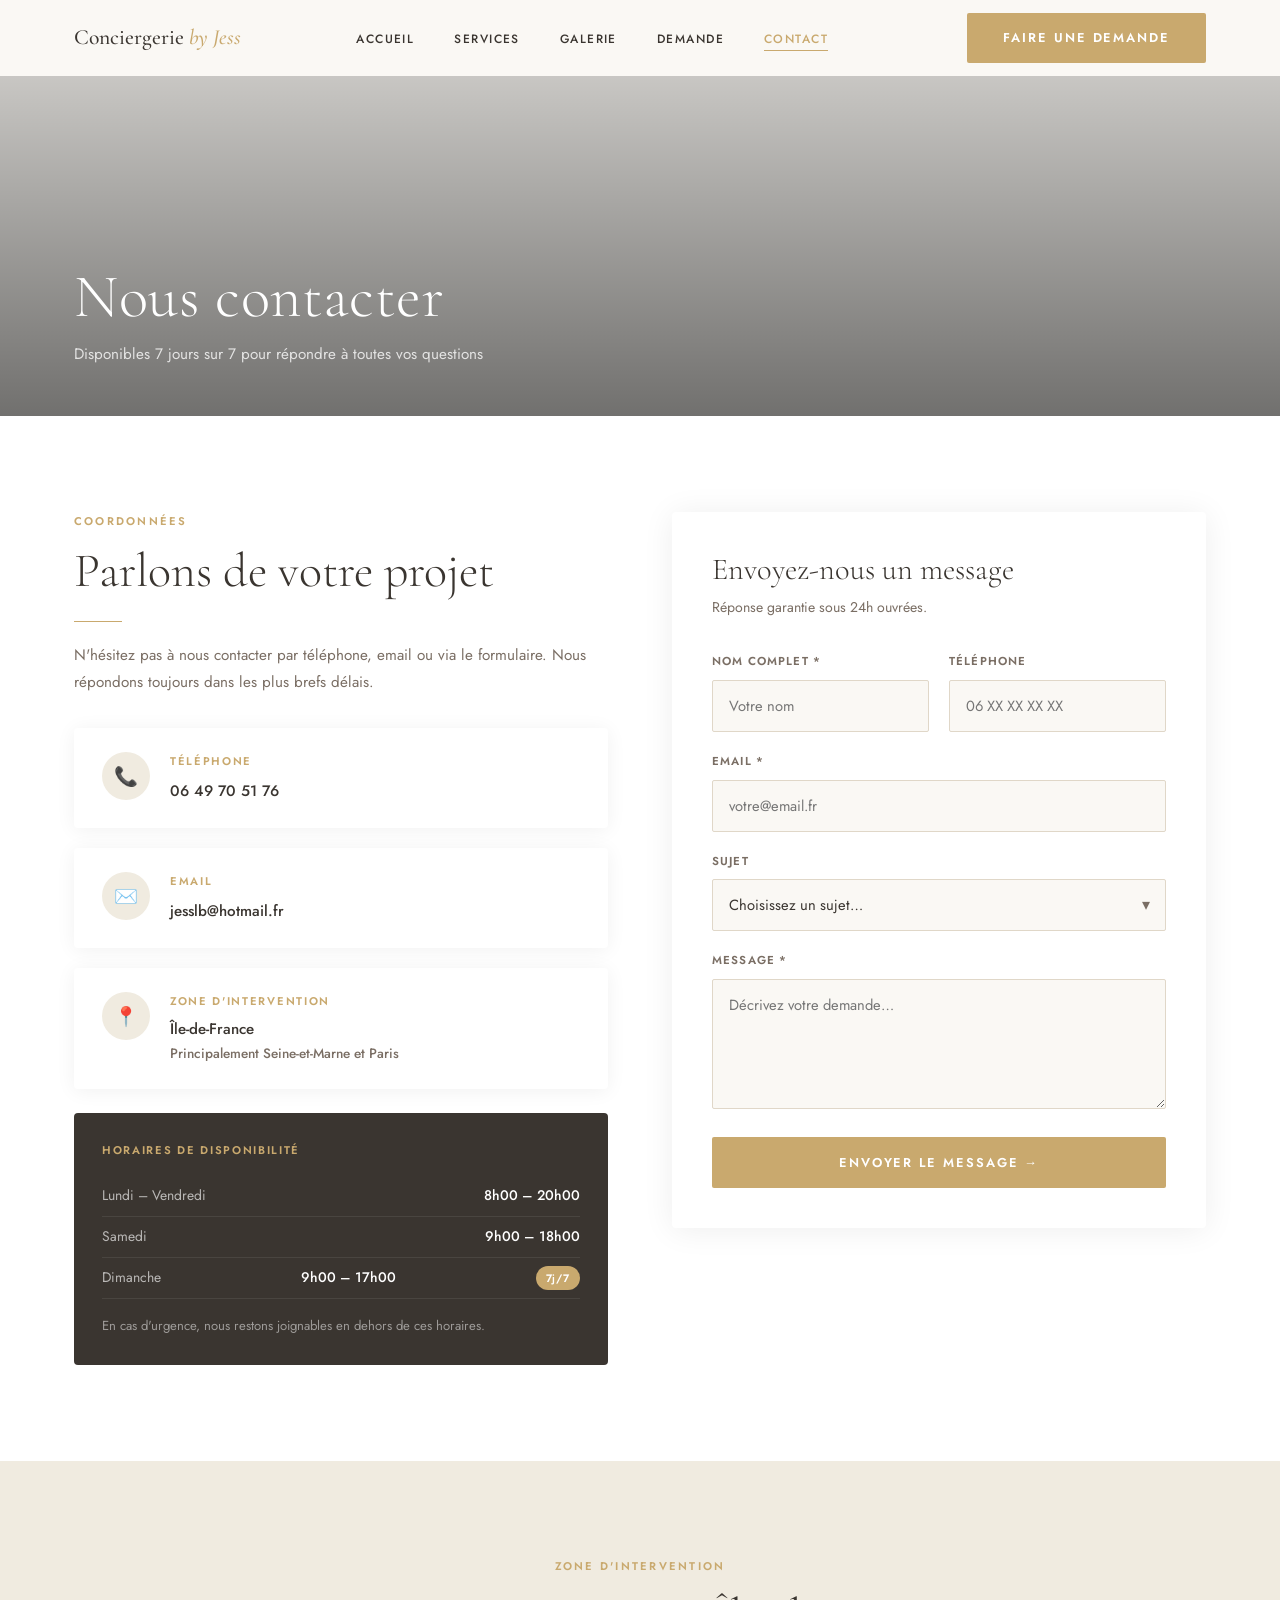
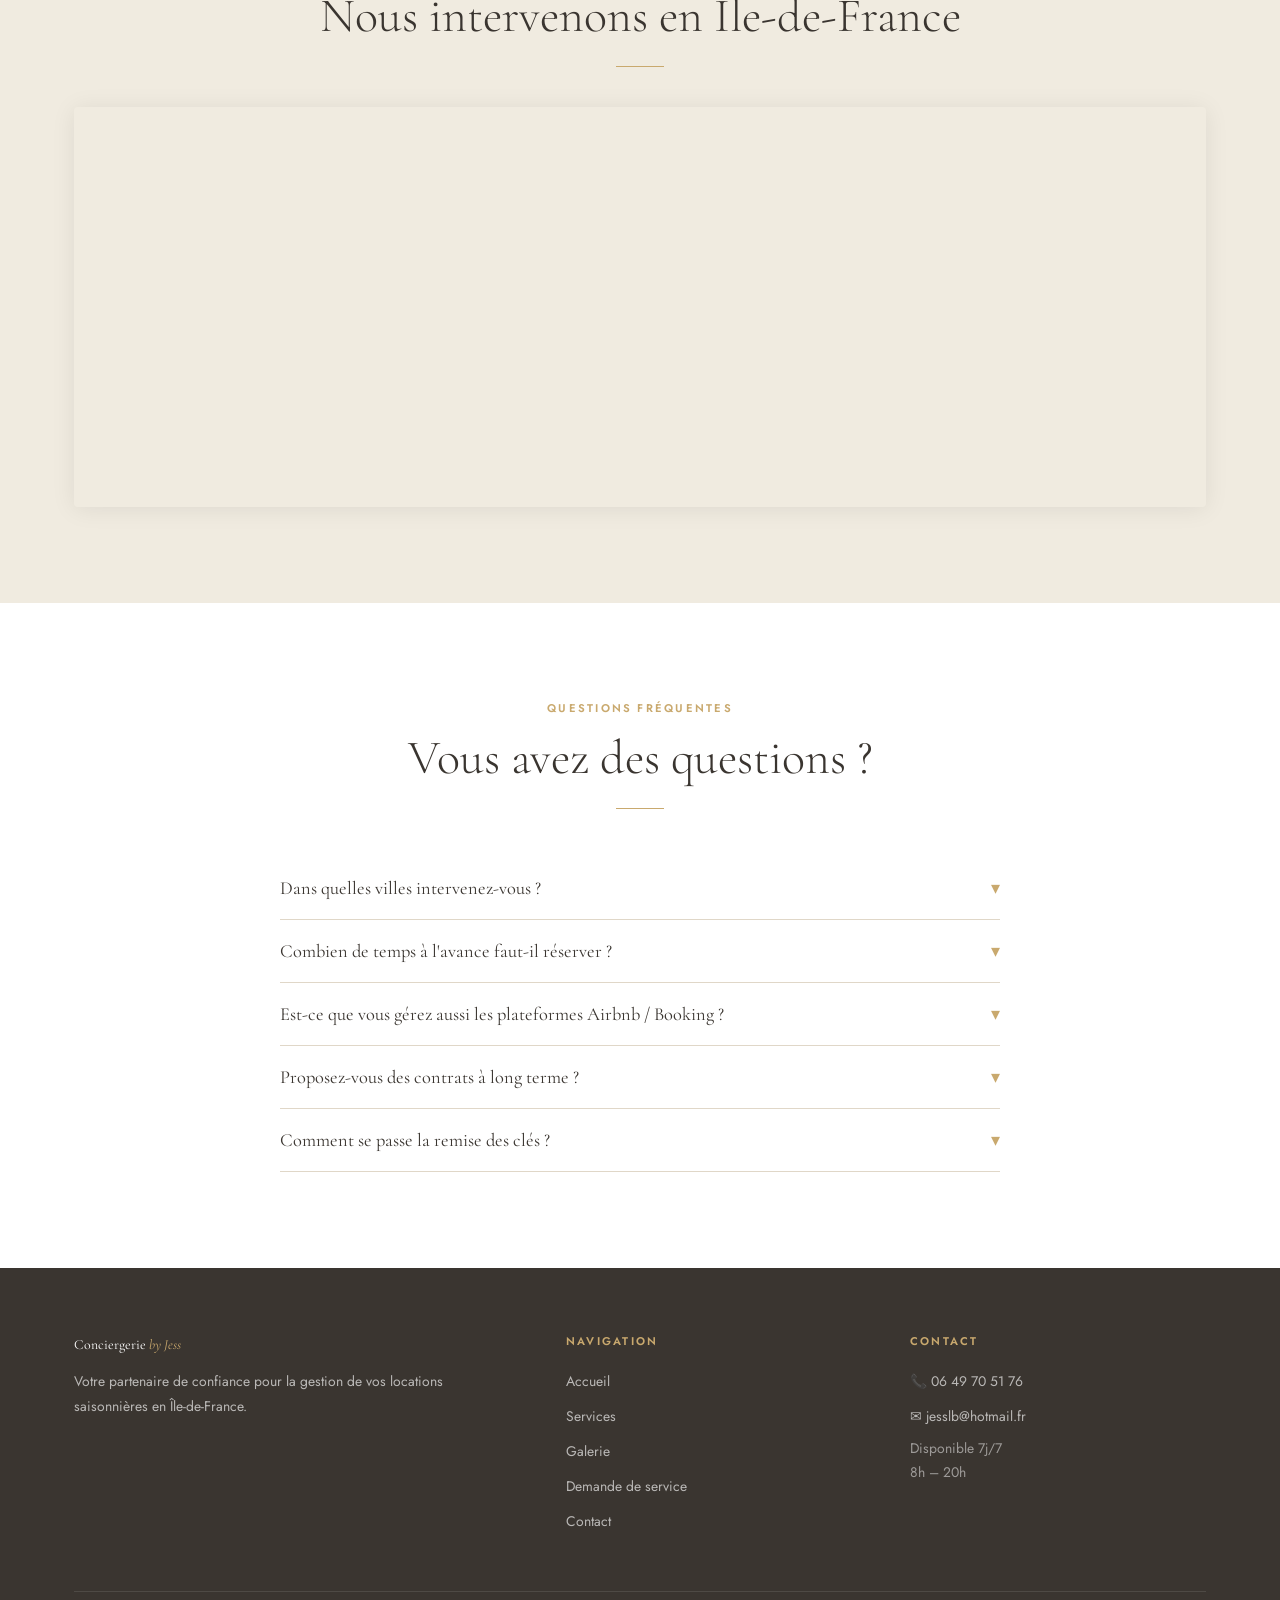
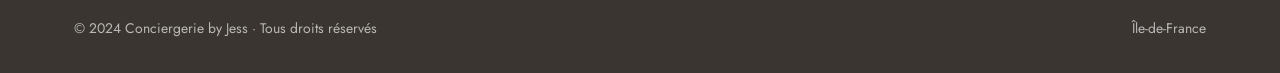
==== contact.html @ a88925e8 "Add files via upload" ====
<!DOCTYPE html>
<html lang="fr">
<head>
  <meta charset="UTF-8" />
  <meta name="viewport" content="width=device-width, initial-scale=1.0" />
  <title>Contact — Conciergerie by Jess</title>
  <meta name="description" content="Contactez Conciergerie by Jess — Tél : 06 49 70 51 76 · Email : jesslb@hotmail.fr · Disponible 7j/7 en Île-de-France." />
  <link rel="stylesheet" href="style.css" />
  <style>
    /* ── CONTACT PAGE ── */
    .contact-layout {
      display: grid;
      grid-template-columns: 1fr 1fr;
      gap: 4rem;
      align-items: start;
    }
    @media(max-width:860px){
      .contact-layout { grid-template-columns: 1fr; gap: 2.5rem; }
    }

    /* Info cards */
    .info-cards { display: flex; flex-direction: column; gap: 1.25rem; }

    .info-card {
      background: var(--white);
      border-radius: 4px;
      padding: 1.5rem 1.75rem;
      display: flex;
      align-items: flex-start;
      gap: 1.25rem;
      box-shadow: 0 2px 20px rgba(0,0,0,.06);
      transition: transform var(--trans);
    }
    .info-card:hover { transform: translateX(4px); }

    .info-card__ico {
      width: 48px; height: 48px;
      border-radius: 50%;
      background: var(--beige);
      display: flex; align-items: center; justify-content: center;
      font-size: 1.2rem;
      flex-shrink: 0;
    }
    .info-card h4 {
      font-family: var(--ff-body);
      font-size: .7rem;
      font-weight: 600;
      letter-spacing: .15em;
      text-transform: uppercase;
      color: var(--gold);
      margin-bottom: .35rem;
    }
    .info-card p, .info-card a {
      font-size: .95rem;
      color: var(--charcoal);
      font-weight: 500;
      line-height: 1.6;
      transition: color var(--trans);
    }
    .info-card a:hover { color: var(--gold); }

    /* Horaires */
    .horaires {
      background: var(--charcoal);
      border-radius: 4px;
      padding: 1.75rem;
      color: var(--white);
      margin-top: .5rem;
    }
    .horaires h4 {
      font-family: var(--ff-body);
      font-size: .7rem;
      font-weight: 600;
      letter-spacing: .15em;
      text-transform: uppercase;
      color: var(--gold);
      margin-bottom: 1rem;
    }
    .horaires__row {
      display: flex;
      justify-content: space-between;
      align-items: center;
      padding: .5rem 0;
      border-bottom: 1px solid rgba(255,255,255,.08);
      font-size: .87rem;
    }
    .horaires__row:last-child { border-bottom: none; }
    .horaires__row .day { color: rgba(255,255,255,.65); }
    .horaires__row .time { color: var(--white); font-weight: 500; }
    .horaires__row .badge {
      font-size: .68rem;
      padding: 3px 10px;
      border-radius: 99px;
      background: var(--gold);
      color: var(--white);
      font-weight: 600;
      letter-spacing: .08em;
    }

    /* Form box */
    .contact-form-box {
      background: var(--white);
      border-radius: 4px;
      padding: 2.5rem;
      box-shadow: 0 2px 32px rgba(0,0,0,.07);
    }
    @media(max-width:600px){ .contact-form-box { padding: 1.5rem; } }

    .contact-form-box h2 {
      font-family: var(--ff-display);
      font-size: 1.9rem;
      font-weight: 300;
      margin-bottom: .5rem;
    }
    .contact-form-box .sub {
      font-size: .88rem;
      color: var(--stone);
      margin-bottom: 2rem;
    }

    /* Map */
    .map-section { background: var(--beige); }
    .map-container {
      border-radius: 4px;
      overflow: hidden;
      box-shadow: 0 2px 24px rgba(0,0,0,.08);
    }
    .map-container iframe {
      width: 100%; height: 400px;
      border: none; display: block;
    }

    /* select arrow */
    .select-wrap { position: relative; }
    .select-wrap::after {
      content: '▾';
      position: absolute;
      right: 16px; top: 50%;
      transform: translateY(-50%);
      color: var(--stone);
      pointer-events: none;
    }
  </style>
</head>
<body>

  <nav class="nav" id="nav">
    <div class="nav__inner">
      <a href="index.html" class="nav__logo">Conciergerie <span>by Jess</span></a>
      <ul class="nav__links">
        <li><a href="index.html">Accueil</a></li>
        <li><a href="services.html">Services</a></li>
        <li><a href="galerie.html">Galerie</a></li>
        <li><a href="reservation.html">Demande</a></li>
        <li><a href="contact.html">Contact</a></li>
      </ul>
      <a href="reservation.html" class="btn btn-primary nav__cta">Faire une demande</a>
      <button class="hamburger" aria-label="Menu">
        <span></span><span></span><span></span>
      </button>
    </div>
  </nav>

  <div class="nav__drawer">
    <a href="index.html">Accueil</a>
    <a href="services.html">Services</a>
    <a href="galerie.html">Galerie</a>
    <a href="reservation.html">Demande</a>
    <a href="contact.html">Contact</a>
    <a href="reservation.html" class="btn btn-primary">Faire une demande</a>
  </div>

  <!-- PAGE HERO -->
  <header class="page-hero" style="background-image: url('https://images.unsplash.com/photo-1423666639041-f56000c27a9a?w=1400&auto=format&fit=crop')">
    <div class="container page-hero__inner">
      <h1>Nous contacter</h1>
      <p>Disponibles 7 jours sur 7 pour répondre à toutes vos questions</p>
    </div>
  </header>

  <!-- CONTACT MAIN -->
  <section class="section section--white">
    <div class="container">
      <div class="contact-layout">

        <!-- LEFT: INFO + HORAIRES -->
        <div>
          <p class="section-label reveal">Coordonnées</p>
          <h2 class="section-title reveal">Parlons de votre projet</h2>
          <div class="divider divider--left reveal"></div>
          <p class="section-sub reveal" style="margin-bottom:2rem">N'hésitez pas à nous contacter par téléphone, email ou via le formulaire. Nous répondons toujours dans les plus brefs délais.</p>

          <div class="info-cards">
            <div class="info-card reveal">
              <div class="info-card__ico">📞</div>
              <div>
                <h4>Téléphone</h4>
                <a href="tel:0649705176">06 49 70 51 76</a>
              </div>
            </div>
            <div class="info-card reveal" data-delay="100">
              <div class="info-card__ico">✉️</div>
              <div>
                <h4>Email</h4>
                <a href="mailto:jesslb@hotmail.fr">jesslb@hotmail.fr</a>
              </div>
            </div>
            <div class="info-card reveal" data-delay="200">
              <div class="info-card__ico">📍</div>
              <div>
                <h4>Zone d'intervention</h4>
                <p>Île-de-France<br><span style="font-size:.85rem;color:var(--stone)">Principalement Seine-et-Marne et Paris</span></p>
              </div>
            </div>
          </div>

          <div class="horaires reveal" data-delay="300" style="margin-top:1.5rem">
            <h4>Horaires de disponibilité</h4>
            <div class="horaires__row">
              <span class="day">Lundi – Vendredi</span>
              <span class="time">8h00 – 20h00</span>
            </div>
            <div class="horaires__row">
              <span class="day">Samedi</span>
              <span class="time">9h00 – 18h00</span>
            </div>
            <div class="horaires__row">
              <span class="day">Dimanche</span>
              <span class="time">9h00 – 17h00</span>
              <span class="badge">7j/7</span>
            </div>
            <p style="margin-top:1rem;font-size:.82rem;color:rgba(255,255,255,.5)">
              En cas d'urgence, nous restons joignables en dehors de ces horaires.
            </p>
          </div>
        </div>

        <!-- RIGHT: CONTACT FORM -->
        <div class="contact-form-box reveal" data-delay="150">
          <h2>Envoyez-nous un message</h2>
          <p class="sub">Réponse garantie sous 24h ouvrées.</p>

          <form class="js-form" novalidate>
            <div class="form-row">
              <div class="form-group">
                <label for="nom">Nom complet *</label>
                <input type="text" id="nom" name="nom" placeholder="Votre nom" required />
              </div>
              <div class="form-group">
                <label for="tel">Téléphone</label>
                <input type="tel" id="tel" name="tel" placeholder="06 XX XX XX XX" />
              </div>
            </div>

            <div class="form-group">
              <label for="cemail">Email *</label>
              <input type="email" id="cemail" name="email" placeholder="votre@email.fr" required />
            </div>

            <div class="form-group">
              <label for="sujet">Sujet</label>
              <div class="select-wrap">
                <select id="sujet" name="sujet">
                  <option value="" disabled selected>Choisissez un sujet…</option>
                  <option>Demande de devis</option>
                  <option>Information sur les services</option>
                  <option>Urgence / Intervention rapide</option>
                  <option>Partenariat</option>
                  <option>Autre</option>
                </select>
              </div>
            </div>

            <div class="form-group">
              <label for="cmessage">Message *</label>
              <textarea id="cmessage" name="message" placeholder="Décrivez votre demande…" required></textarea>
            </div>

            <button type="submit" class="btn btn-primary" style="width:100%;justify-content:center;padding:16px;">
              Envoyer le message →
            </button>
          </form>
        </div>

      </div>
    </div>
  </section>

  <!-- MAP SECTION -->
  <section class="section map-section">
    <div class="container">
      <div class="text-center reveal" style="margin-bottom:2.5rem">
        <p class="section-label">Zone d'intervention</p>
        <h2 class="section-title">Nous intervenons en Île-de-France</h2>
        <div class="divider"></div>
      </div>
      <div class="map-container reveal">
        <iframe
          src="https://www.google.com/maps/embed?pb=!1m18!1m12!1m3!1d83998.76457430863!2d2.2769951!3d48.8588375!2m3!1f0!2f0!3f0!3m2!1i1024!2i768!4f13.1!3m3!1m2!1s0x47e66e1f06e2b70f%3A0x40b82c3688c9460!2s%C3%8Ele-de-France!5e0!3m2!1sfr!2sfr!4v1700000000000"
          allowfullscreen
          loading="lazy"
          referrerpolicy="no-referrer-when-downgrade"
          title="Zone d'intervention Conciergerie by Jess — Île-de-France">
        </iframe>
      </div>
    </div>
  </section>

  <!-- FAQ -->
  <section class="section section--white">
    <div class="container">
      <div class="text-center reveal" style="margin-bottom:3rem">
        <p class="section-label">Questions fréquentes</p>
        <h2 class="section-title">Vous avez des questions ?</h2>
        <div class="divider"></div>
      </div>
      <div style="max-width:720px;margin:0 auto;" id="faq"></div>
    </div>
  </section>

  <!-- FOOTER -->
  <footer class="footer">
    <div class="container">
      <div class="footer__grid">
        <div>
          <p class="footer__logo">Conciergerie <span>by Jess</span></p>
          <p>Votre partenaire de confiance pour la gestion de vos locations saisonnières en Île-de-France.</p>
        </div>
        <div>
          <h4>Navigation</h4>
          <ul class="footer__links">
            <li><a href="index.html">Accueil</a></li>
            <li><a href="services.html">Services</a></li>
            <li><a href="galerie.html">Galerie</a></li>
            <li><a href="reservation.html">Demande de service</a></li>
            <li><a href="contact.html">Contact</a></li>
          </ul>
        </div>
        <div>
          <h4>Contact</h4>
          <ul class="footer__links">
            <li><a href="tel:0649705176">📞 06 49 70 51 76</a></li>
            <li><a href="mailto:jesslb@hotmail.fr">✉ jesslb@hotmail.fr</a></li>
            <li style="color:rgba(255,255,255,.5);font-size:.87rem;margin-top:.5rem">Disponible 7j/7<br>8h – 20h</li>
          </ul>
        </div>
      </div>
      <div class="footer__bar">
        <p>© 2024 Conciergerie by Jess · Tous droits réservés</p>
        <p>Île-de-France</p>
      </div>
    </div>
  </footer>

  <script src="script.js"></script>
  <script>
    /* FAQ accordion */
    const faqs = [
      { q: "Dans quelles villes intervenez-vous ?", a: "Nous intervenons principalement en Seine-et-Marne et dans tout le département de Paris. N'hésitez pas à nous contacter pour vérifier si votre logement est dans notre zone." },
      { q: "Combien de temps à l'avance faut-il réserver ?", a: "Idéalement 48h à l'avance, mais nous faisons notre possible pour les demandes urgentes. Contactez-nous directement par téléphone pour les urgences." },
      { q: "Est-ce que vous gérez aussi les plateformes Airbnb / Booking ?", a: "Oui, nous pouvons prendre en charge la gestion complète de vos annonces, la communication avec les voyageurs et les remises de clés." },
      { q: "Proposez-vous des contrats à long terme ?", a: "Absolument. Nous proposons des formules mensuelles avec engagement ou sans engagement selon votre situation." },
      { q: "Comment se passe la remise des clés ?", a: "Nous récupérons vos clés lors de la première visite. Ensuite, nous gérons toutes les entrées et sorties de manière autonome." },
    ];

    const container = document.getElementById('faq');
    const style = document.createElement('style');
    style.textContent = `
      .faq-item { border-bottom: 1px solid var(--sand); }
      .faq-q { width:100%; background:none; border:none; text-align:left; padding:1.25rem 0; font-family:var(--ff-display); font-size:1.15rem; color:var(--charcoal); cursor:pointer; display:flex; justify-content:space-between; align-items:center; gap:1rem; }
      .faq-q .arrow { color:var(--gold); transition:transform .3s; font-style:normal; flex-shrink:0; }
      .faq-q.open .arrow { transform:rotate(180deg); }
      .faq-a { max-height:0; overflow:hidden; transition:max-height .4s ease; }
      .faq-a p { font-size:.9rem; color:var(--stone); line-height:1.8; padding-bottom:1.25rem; }
    `;
    document.head.appendChild(style);

    faqs.forEach(f => {
      const item = document.createElement('div');
      item.className = 'faq-item reveal';
      item.innerHTML = `<button class="faq-q">${f.q}<em class="arrow">▾</em></button><div class="faq-a"><p>${f.a}</p></div>`;
      container.appendChild(item);
      const btn = item.querySelector('.faq-q');
      const ans = item.querySelector('.faq-a');
      btn.addEventListener('click', () => {
        const open = btn.classList.toggle('open');
        ans.style.maxHeight = open ? ans.scrollHeight + 'px' : '0';
      });
    });
  </script>
</body>
</html>
---- style.css ----
/* ============================================
   CONCIERGERIE BY JESS — style.css
   ============================================ */

@import url('https://fonts.googleapis.com/css2?family=Cormorant+Garamond:ital,wght@0,300;0,400;0,500;0,600;1,300;1,400&family=Jost:wght@300;400;500;600&display=swap');

/* ── RESET & BASE ─────────────────────────── */
*, *::before, *::after { box-sizing: border-box; margin: 0; padding: 0; }

:root {
  --cream:    #faf8f4;
  --beige:    #f0ebe0;
  --sand:     #e0d7c8;
  --taupe:    #b8a99a;
  --stone:    #7a6e64;
  --charcoal: #3a3530;
  --gold:     #c9a96e;
  --gold-lt:  #dfc08e;
  --white:    #ffffff;

  --ff-display: 'Cormorant Garamond', Georgia, serif;
  --ff-body:    'Jost', sans-serif;

  --nav-h: 76px;
  --radius: 2px;
  --trans: .35s cubic-bezier(.4,0,.2,1);
}

html { scroll-behavior: smooth; }

body {
  font-family: var(--ff-body);
  font-weight: 400;
  color: var(--charcoal);
  background: var(--cream);
  line-height: 1.7;
  -webkit-font-smoothing: antialiased;
}

img { max-width: 100%; height: auto; display: block; }
a  { color: inherit; text-decoration: none; }
ul { list-style: none; }

/* ── TYPOGRAPHY ───────────────────────────── */
.display { font-family: var(--ff-display); }

h1,h2,h3 { font-family: var(--ff-display); font-weight: 400; line-height: 1.2; }

.section-label {
  font-family: var(--ff-body);
  font-size: .7rem;
  font-weight: 600;
  letter-spacing: .2em;
  text-transform: uppercase;
  color: var(--gold);
  margin-bottom: .75rem;
}

.section-title {
  font-family: var(--ff-display);
  font-size: clamp(2rem, 4vw, 3rem);
  font-weight: 300;
  color: var(--charcoal);
  margin-bottom: 1rem;
}

.section-sub {
  font-size: .95rem;
  color: var(--stone);
  max-width: 520px;
  line-height: 1.8;
}

/* ── LAYOUT HELPERS ───────────────────────── */
.container {
  width: 100%;
  max-width: 1180px;
  margin: 0 auto;
  padding: 0 24px;
}

.section {
  padding: 96px 0;
}

.section--light { background: var(--beige); }
.section--white { background: var(--white); }

.text-center { text-align: center; }

/* ── BUTTON ───────────────────────────────── */
.btn {
  display: inline-flex;
  align-items: center;
  gap: .6rem;
  padding: 14px 36px;
  font-family: var(--ff-body);
  font-size: .8rem;
  font-weight: 600;
  letter-spacing: .15em;
  text-transform: uppercase;
  border: none;
  cursor: pointer;
  transition: var(--trans);
  border-radius: var(--radius);
}

.btn-primary {
  background: var(--gold);
  color: var(--white);
}
.btn-primary:hover { background: var(--charcoal); transform: translateY(-1px); }

.btn-outline {
  background: transparent;
  color: var(--charcoal);
  border: 1.5px solid var(--charcoal);
}
.btn-outline:hover { background: var(--charcoal); color: var(--white); }

.btn-white {
  background: var(--white);
  color: var(--charcoal);
}
.btn-white:hover { background: var(--gold); color: var(--white); }

/* ── NAVIGATION ───────────────────────────── */
.nav {
  position: fixed;
  top: 0; left: 0; right: 0;
  z-index: 900;
  height: var(--nav-h);
  display: flex;
  align-items: center;
  transition: background var(--trans), box-shadow var(--trans);
}

.nav.scrolled {
  background: rgba(250,248,244,.97);
  backdrop-filter: blur(12px);
  box-shadow: 0 1px 0 var(--sand);
}

.nav__inner {
  display: flex;
  align-items: center;
  justify-content: space-between;
  width: 100%;
  max-width: 1180px;
  margin: 0 auto;
  padding: 0 24px;
}

.nav__logo {
  font-family: var(--ff-display);
  font-size: 1.35rem;
  font-weight: 500;
  color: var(--charcoal);
  line-height: 1;
}
.nav__logo span { color: var(--gold); font-style: italic; }

.nav__links {
  display: flex;
  gap: 2.5rem;
}

.nav__links a {
  font-size: .75rem;
  font-weight: 500;
  letter-spacing: .12em;
  text-transform: uppercase;
  color: var(--charcoal);
  position: relative;
  padding-bottom: 3px;
  transition: color var(--trans);
}

.nav__links a::after {
  content: '';
  position: absolute;
  bottom: 0; left: 0;
  width: 0; height: 1px;
  background: var(--gold);
  transition: width var(--trans);
}
.nav__links a:hover::after,
.nav__links a.active::after { width: 100%; }
.nav__links a:hover, .nav__links a.active { color: var(--gold); }

.nav__cta { margin-left: 1.5rem; }

/* Hamburger */
.hamburger {
  display: none;
  flex-direction: column;
  justify-content: space-between;
  width: 26px;
  height: 18px;
  background: none;
  border: none;
  cursor: pointer;
  padding: 0;
  z-index: 1001;
}
.hamburger span {
  display: block;
  width: 100%; height: 1.5px;
  background: var(--charcoal);
  transition: var(--trans);
  transform-origin: center;
}
.hamburger.open span:nth-child(1) { transform: translateY(8.25px) rotate(45deg); }
.hamburger.open span:nth-child(2) { opacity: 0; transform: scaleX(0); }
.hamburger.open span:nth-child(3) { transform: translateY(-8.25px) rotate(-45deg); }

/* Mobile drawer */
.nav__drawer {
  position: fixed;
  inset: 0;
  background: var(--cream);
  z-index: 800;
  display: flex;
  flex-direction: column;
  align-items: center;
  justify-content: center;
  gap: 2.5rem;
  opacity: 0;
  pointer-events: none;
  transition: opacity .4s ease;
}
.nav__drawer.open { opacity: 1; pointer-events: all; }

.nav__drawer a {
  font-family: var(--ff-display);
  font-size: 2.2rem;
  font-weight: 300;
  color: var(--charcoal);
  transition: color var(--trans);
}
.nav__drawer a:hover { color: var(--gold); }
.nav__drawer .btn { margin-top: 1rem; }

/* ── FOOTER ───────────────────────────────── */
.footer {
  background: var(--charcoal);
  color: rgba(255,255,255,.65);
  padding: 64px 0 32px;
}
.footer__grid {
  display: grid;
  grid-template-columns: 1.5fr 1fr 1fr;
  gap: 3rem;
  margin-bottom: 3rem;
}
.footer__logo {
  font-family: var(--ff-display);
  font-size: 1.4rem;
  color: var(--white);
  margin-bottom: .75rem;
}
.footer__logo span { color: var(--gold); font-style: italic; }
.footer p { font-size: .87rem; line-height: 1.8; }
.footer h4 {
  font-family: var(--ff-body);
  font-size: .7rem;
  font-weight: 600;
  letter-spacing: .2em;
  text-transform: uppercase;
  color: var(--gold);
  margin-bottom: 1rem;
}
.footer__links li { margin-bottom: .5rem; }
.footer__links a { font-size: .87rem; transition: color var(--trans); }
.footer__links a:hover { color: var(--white); }
.footer__bar {
  border-top: 1px solid rgba(255,255,255,.1);
  padding-top: 1.5rem;
  font-size: .78rem;
  display: flex;
  justify-content: space-between;
  align-items: center;
  flex-wrap: wrap;
  gap: .5rem;
}

/* ── DIVIDER ──────────────────────────────── */
.divider {
  width: 48px; height: 1px;
  background: var(--gold);
  margin: 1.25rem auto;
}
.divider--left { margin-left: 0; }

/* ── CARDS ────────────────────────────────── */
.card {
  background: var(--white);
  border-radius: var(--radius);
  overflow: hidden;
  box-shadow: 0 2px 24px rgba(0,0,0,.06);
  transition: transform var(--trans), box-shadow var(--trans);
}
.card:hover { transform: translateY(-4px); box-shadow: 0 8px 40px rgba(0,0,0,.1); }

/* ── FORM ─────────────────────────────────── */
.form-group { margin-bottom: 1.25rem; }

.form-group label {
  display: block;
  font-size: .72rem;
  font-weight: 600;
  letter-spacing: .1em;
  text-transform: uppercase;
  color: var(--stone);
  margin-bottom: .5rem;
}

.form-group input,
.form-group select,
.form-group textarea {
  width: 100%;
  padding: 14px 16px;
  font-family: var(--ff-body);
  font-size: .92rem;
  color: var(--charcoal);
  background: var(--cream);
  border: 1.5px solid var(--sand);
  border-radius: var(--radius);
  outline: none;
  transition: border-color var(--trans);
  appearance: none;
}
.form-group input:focus,
.form-group select:focus,
.form-group textarea:focus { border-color: var(--gold); }
.form-group textarea { resize: vertical; min-height: 130px; }

.form-row { display: grid; grid-template-columns: 1fr 1fr; gap: 1.25rem; }

/* ── RESPONSIVE ───────────────────────────── */
@media (max-width: 900px) {
  .nav__links, .nav__cta { display: none; }
  .hamburger { display: flex; }
  .footer__grid { grid-template-columns: 1fr 1fr; }
  .form-row { grid-template-columns: 1fr; }
}

@media (max-width: 600px) {
  .section { padding: 64px 0; }
  .footer__grid { grid-template-columns: 1fr; }
  .footer__bar { flex-direction: column; text-align: center; }
  .btn { width: 100%; justify-content: center; }
}

/* ── SCROLL REVEAL ────────────────────────── */
.reveal {
  opacity: 0;
  transform: translateY(28px);
  transition: opacity .7s ease, transform .7s ease;
}
.reveal.visible { opacity: 1; transform: none; }

/* ── PAGE HERO (inner pages) ──────────────── */
.page-hero {
  height: 340px;
  display: flex;
  align-items: flex-end;
  padding-bottom: 3rem;
  position: relative;
  background-size: cover;
  background-position: center;
  margin-top: var(--nav-h);
}
.page-hero::before {
  content: '';
  position: absolute; inset: 0;
  background: linear-gradient(to bottom, rgba(0,0,0,.2), rgba(0,0,0,.55));
}
.page-hero__inner { position: relative; }
.page-hero h1 {
  font-family: var(--ff-display);
  font-size: clamp(2.4rem, 5vw, 3.8rem);
  font-weight: 300;
  color: var(--white);
  letter-spacing: .01em;
}
.page-hero p { color: rgba(255,255,255,.78); font-size: .95rem; margin-top: .5rem; }
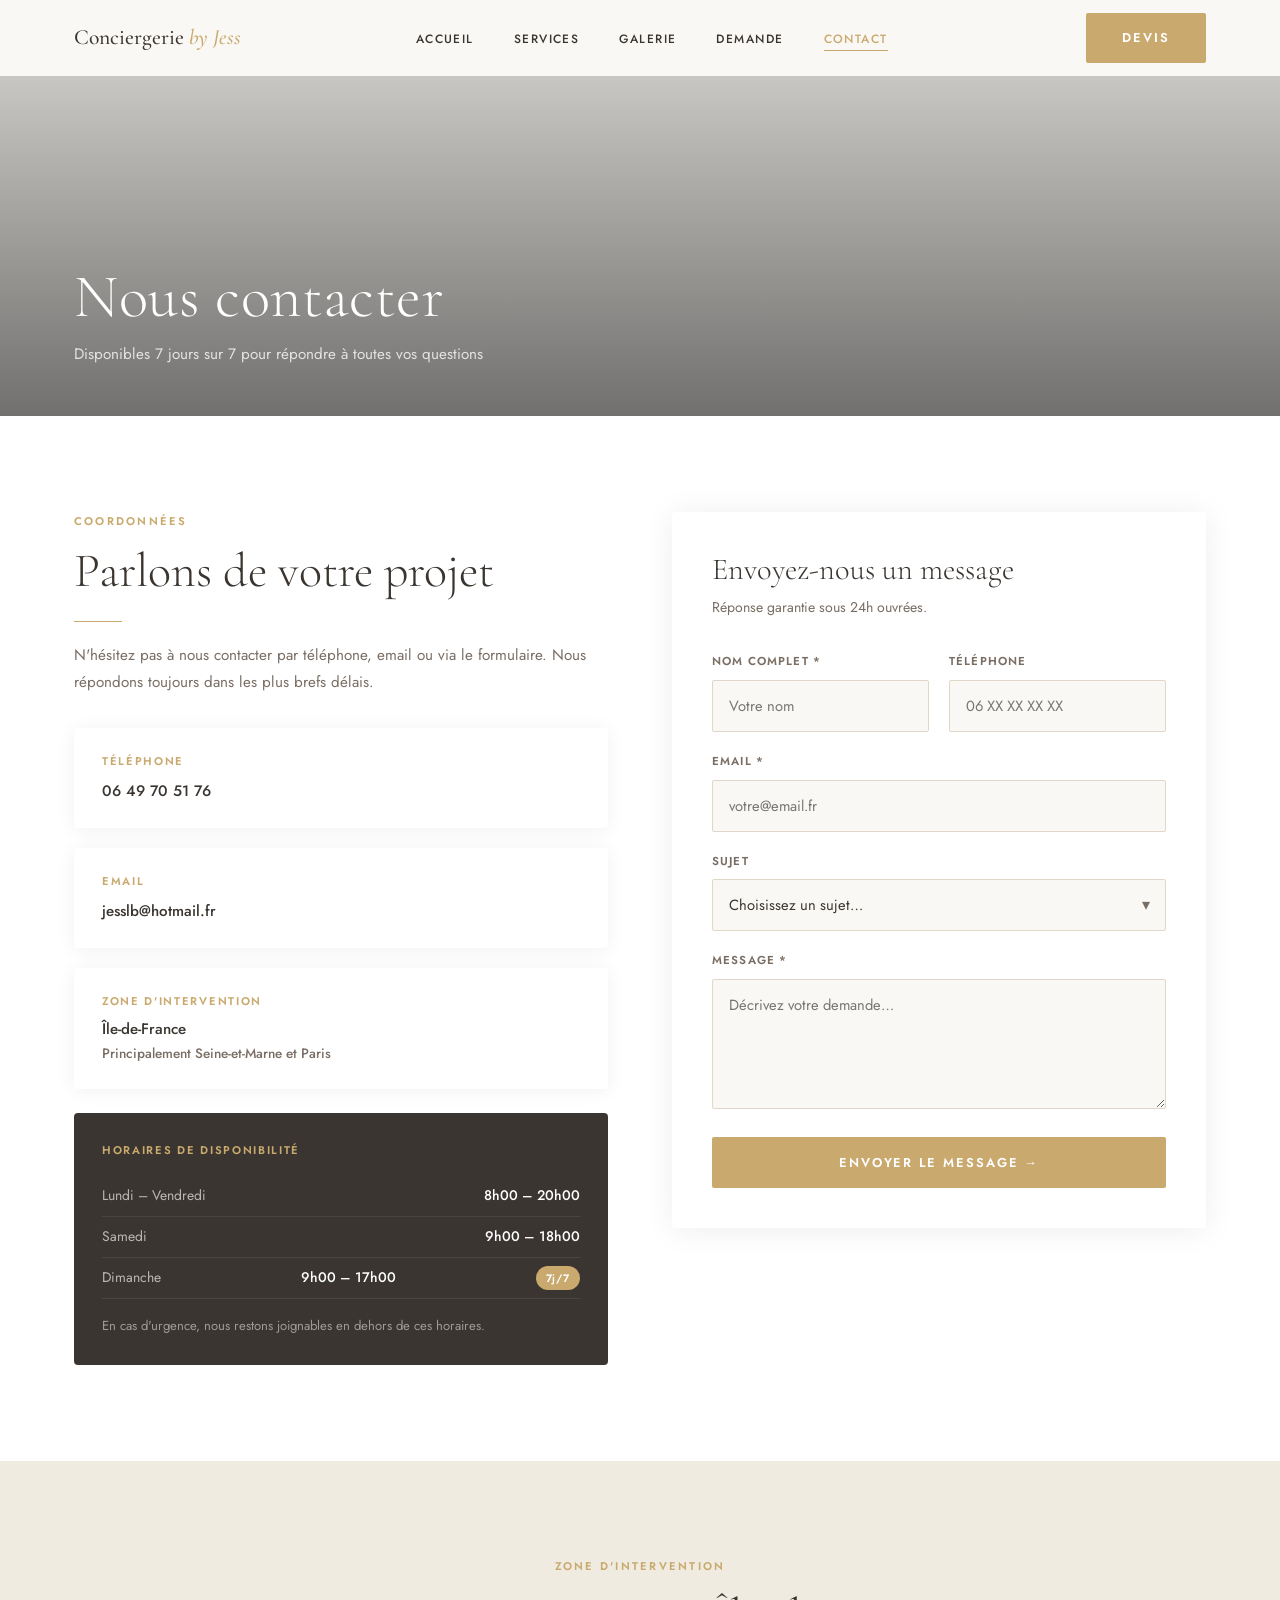
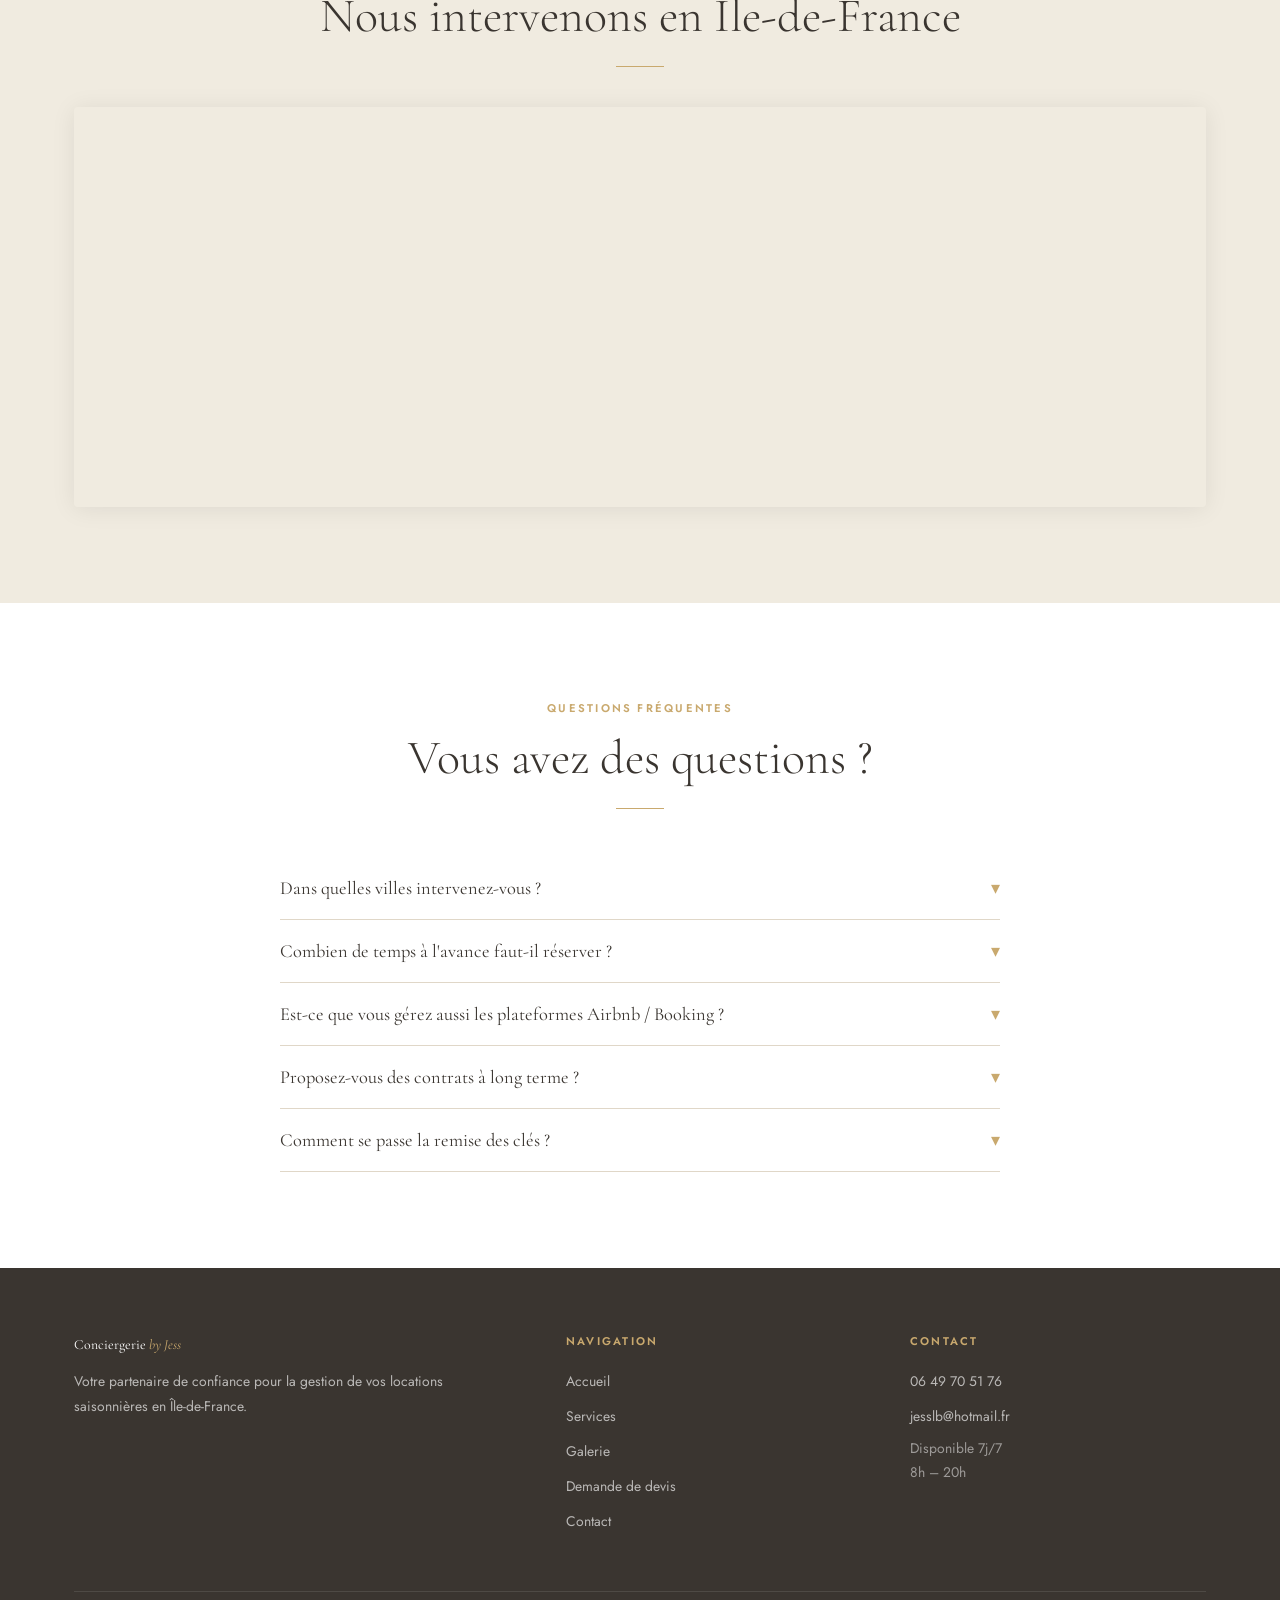
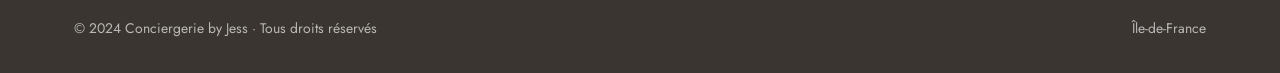
==== commit 21388b2e: "Update contact.html" ====
--- a/contact.html
+++ b/contact.html
@@ -56,6 +56,7 @@
       font-weight: 500;
       line-height: 1.6;
       transition: color var(--trans);
+      text-decoration: none;
     }
     .info-card a:hover { color: var(--gold); }
 
@@ -154,7 +155,7 @@
         <li><a href="reservation.html">Demande</a></li>
         <li><a href="contact.html">Contact</a></li>
       </ul>
-      <a href="reservation.html" class="btn btn-primary nav__cta">Faire une demande</a>
+      <a href="reservation.html" class="btn btn-primary nav__cta">DEVIS</a>
       <button class="hamburger" aria-label="Menu">
         <span></span><span></span><span></span>
       </button>
@@ -167,7 +168,7 @@
     <a href="galerie.html">Galerie</a>
     <a href="reservation.html">Demande</a>
     <a href="contact.html">Contact</a>
-    <a href="reservation.html" class="btn btn-primary">Faire une demande</a>
+    <a href="reservation.html" class="btn btn-primary">DEVIS</a>
   </div>
 
   <!-- PAGE HERO -->
@@ -192,21 +193,18 @@
 
           <div class="info-cards">
             <div class="info-card reveal">
-              <div class="info-card__ico">📞</div>
               <div>
                 <h4>Téléphone</h4>
                 <a href="tel:0649705176">06 49 70 51 76</a>
               </div>
             </div>
             <div class="info-card reveal" data-delay="100">
-              <div class="info-card__ico">✉️</div>
               <div>
                 <h4>Email</h4>
                 <a href="mailto:jesslb@hotmail.fr">jesslb@hotmail.fr</a>
               </div>
             </div>
             <div class="info-card reveal" data-delay="200">
-              <div class="info-card__ico">📍</div>
               <div>
                 <h4>Zone d'intervention</h4>
                 <p>Île-de-France<br><span style="font-size:.85rem;color:var(--stone)">Principalement Seine-et-Marne et Paris</span></p>
@@ -332,15 +330,15 @@
             <li><a href="index.html">Accueil</a></li>
             <li><a href="services.html">Services</a></li>
             <li><a href="galerie.html">Galerie</a></li>
-            <li><a href="reservation.html">Demande de service</a></li>
+            <li><a href="reservation.html">Demande de devis</a></li>
             <li><a href="contact.html">Contact</a></li>
           </ul>
         </div>
         <div>
           <h4>Contact</h4>
           <ul class="footer__links">
-            <li><a href="tel:0649705176">📞 06 49 70 51 76</a></li>
-            <li><a href="mailto:jesslb@hotmail.fr">✉ jesslb@hotmail.fr</a></li>
+            <li><a href="tel:0649705176">06 49 70 51 76</a></li>
+            <li><a href="mailto:jesslb@hotmail.fr">jesslb@hotmail.fr</a></li>
             <li style="color:rgba(255,255,255,.5);font-size:.87rem;margin-top:.5rem">Disponible 7j/7<br>8h – 20h</li>
           </ul>
         </div>
